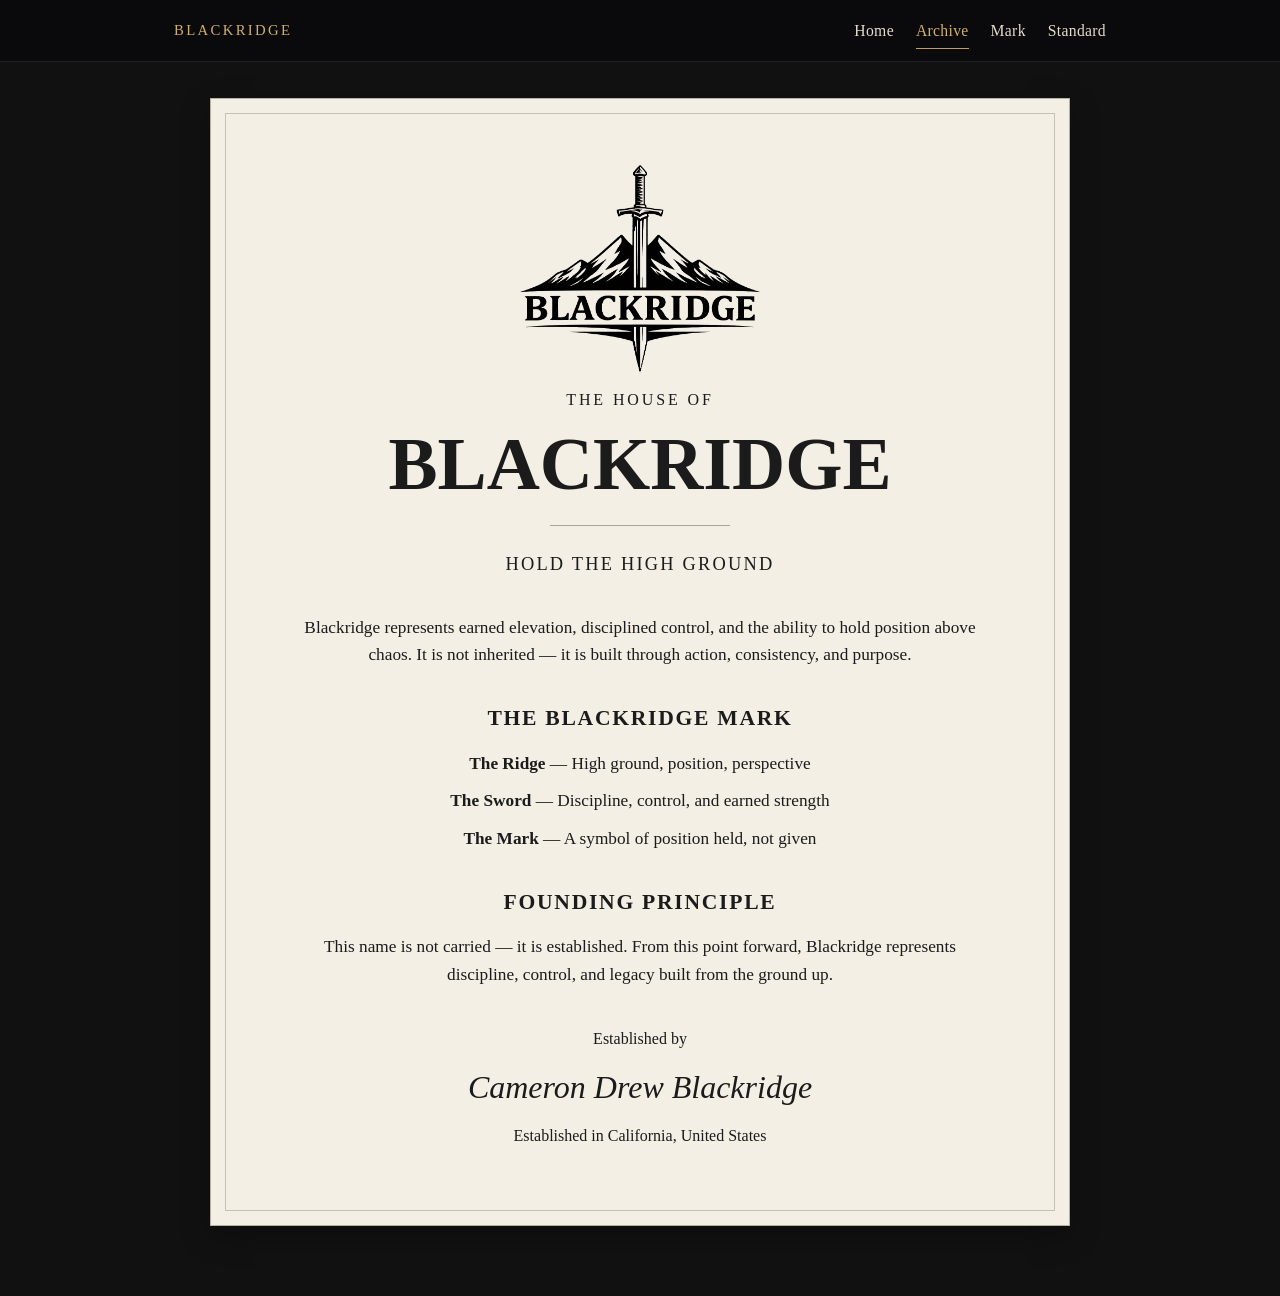
==== founding.html @ d664c80a "Add files via upload Improve premium nav and active states" ====
<!doctype html>
<html lang="en">
<head>
  <meta charset="utf-8">
  <meta name="viewport" content="width=device-width, initial-scale=1">
  <title>Archive | The House of Blackridge</title>
  <meta name="description" content="The founding record of the House of Blackridge.">
  <link rel="stylesheet" href="style.css">
</head>
<body class="paper-page">
  <header class="site-header">
    <nav class="nav">
      <div class="brand"><a href="index.html">BLACKRIDGE</a></div>
      <div class="nav-links">
        <a href="index.html">Home</a>
        <a href="founding.html" class="active">Archive</a>
        <a href="mark.html">Mark</a>
        <a href="standard.html">Standard</a>
      </div>
    </nav>
  </header>

  <main class="paper-wrap">
    <article class="paper">
      <img src="blackridge-mark.png" alt="Blackridge Mark" class="site-mark paper-top-mark">
      <p class="paper-eyebrow">THE HOUSE OF</p>
      <h1 class="paper-title">BLACKRIDGE</h1>
      <div class="divider"></div>
      <p class="paper-motto">HOLD THE HIGH GROUND</p>

      <section class="paper-section">
        <p>
          Blackridge represents earned elevation, disciplined control, and the ability
          to hold position above chaos. It is not inherited — it is built through action,
          consistency, and purpose.
        </p>
      </section>

      <section class="paper-section">
        <h2>THE BLACKRIDGE MARK</h2>
        <p><strong>The Ridge</strong> — High ground, position, perspective</p>
        <p><strong>The Sword</strong> — Discipline, control, and earned strength</p>
        <p><strong>The Mark</strong> — A symbol of position held, not given</p>
      </section>

      <section class="paper-section">
        <h2>FOUNDING PRINCIPLE</h2>
        <p>
          This name is not carried — it is established.
          From this point forward, Blackridge represents discipline, control,
          and legacy built from the ground up.
        </p>
      </section>

      <section class="paper-signoff">
        <p class="small">Established by</p>
        <p class="script">Cameron Drew Blackridge</p>
        <p class="small">Established in California, United States</p>
      </section>
    </article>
  </main>
</body>
</html>
---- style.css ----
:root {
  --bg: #0f0f10;
  --text: #e9e3d5;
  --muted: #b7ae9a;
  --line: #353536;
  --accent: #d1b06b;
  --paper: #f3efe5;
  --ink: #1b1b1b;
  --paper-line: #b7b0a2;
}
* { box-sizing: border-box; }
html, body {
  margin: 0;
  padding: 0;
  font-family: Georgia, "Times New Roman", serif;
  line-height: 1.6;
}
body {
  background: var(--bg);
  color: var(--text);
}
a { color: inherit; text-decoration: none; }
a:hover { color: var(--accent); }

.site-header {
  border-bottom: 1px solid rgba(255,255,255,.10);
  position: sticky;
  top: 0;
  backdrop-filter: blur(10px);
  background: rgba(10,10,12,.94);
  z-index: 10;
}
.nav {
  max-width: 980px;
  margin: 0 auto;
  padding: 18px 24px;
  display: flex;
  justify-content: space-between;
  align-items: center;
  gap: 20px;
}
.brand {
  letter-spacing: .16em;
  font-size: .92rem;
  color: var(--accent);
}
.brand a { color: var(--accent); }

.nav-links {
  display: flex;
  gap: 22px;
  flex-wrap: wrap;
  font-size: .98rem;
  align-items: center;
}
.nav-links a {
  color: #eee7da;
  opacity: 0.95;
  letter-spacing: .02em;
  transition: color .25s ease, opacity .25s ease, transform .25s ease;
}
.nav-links a:hover {
  color: var(--accent);
  opacity: 1;
  transform: translateY(-1px);
}
.nav-links a.active {
  color: var(--accent);
  opacity: 1;
  position: relative;
}
.nav-links a.active::after {
  content: "";
  position: absolute;
  left: 0;
  right: 0;
  bottom: -6px;
  height: 1px;
  background: var(--accent);
  opacity: .9;
}

main {
  max-width: 1040px;
  margin: 0 auto;
  padding: 32px 24px 80px;
}

/* Shared mark */
.site-mark {
  display: block;
  margin-left: auto;
  margin-right: auto;
  height: auto;
  background: transparent;
}

/* Home */
.luxury-home {
  background: linear-gradient(180deg, #0f0f10 0%, #121214 100%);
}
.home-hero {
  min-height: 82vh;
  display: grid;
  place-items: center;
  text-align: center;
  border-bottom: 1px solid var(--line);
  padding: 56px 0 70px;
}
.home-mark,
.hero-kicker,
.home-hero h1,
.hero-sub,
.hero-motto,
.hero-actions {
  opacity: 0;
  transform: translateY(10px);
  animation: fadeRise 0.9s ease forwards;
}
.home-mark {
  width: min(270px, 64vw);
  margin-bottom: 22px;
  animation-delay: 0.05s;
}
.hero-kicker { animation-delay: 0.18s; }
.home-hero h1 { animation-delay: 0.30s; }
.hero-sub { animation-delay: 0.42s; }
.hero-motto { animation-delay: 0.54s; }
.hero-actions { animation-delay: 0.66s; }

@keyframes fadeRise {
  to { opacity: 1; transform: translateY(0); }
}

.home-hero h1 {
  margin: 12px 0 10px;
  font-size: clamp(2.6rem, 8vw, 5.5rem);
  line-height: 1;
  letter-spacing: .05em;
  font-weight: 600;
}
.hero-kicker {
  margin: 0;
  color: var(--muted);
  letter-spacing: .22em;
  font-size: .85rem;
}
.hero-sub {
  margin: 0;
  color: var(--muted);
  font-size: 1.08rem;
}
.hero-motto {
  margin: 18px 0 0;
  letter-spacing: .18em;
  font-size: .95rem;
  color: var(--accent);
}
.hero-actions { margin-top: 24px; }
.btn {
  display: inline-block;
  border: 1px solid rgba(209,176,107,.45);
  padding: 14px 24px;
  border-radius: 999px;
  color: var(--text);
  letter-spacing: .02em;
  transition: border-color .25s ease, transform .25s ease, background-color .25s ease, box-shadow .25s ease;
}
.btn:hover {
  border-color: var(--accent);
  transform: translateY(-1px);
  background: rgba(209,176,107,.04);
  box-shadow: 0 0 0 1px rgba(209,176,107,.10), 0 10px 24px rgba(0,0,0,.18);
}
.site-footer {
  padding: 28px 24px 48px;
  text-align: center;
  color: var(--muted);
  letter-spacing: .06em;
}

/* Archive pages */
.paper-page {
  background: #111;
  color: var(--ink);
}
.paper-wrap {
  max-width: 900px;
  padding: 36px 20px 70px;
}
.paper {
  background: var(--paper);
  color: var(--ink);
  border: 1px solid var(--paper-line);
  box-shadow: 0 10px 28px rgba(0,0,0,.28);
  padding: 60px 70px 70px;
  text-align: center;
  position: relative;
}
.paper:before {
  content: "";
  position: absolute;
  inset: 14px;
  border: 1px solid rgba(27,27,27,.22);
  pointer-events: none;
}
.paper-top-mark {
  width: min(240px, 58vw);
  margin-top: 6px;
  margin-bottom: 14px;
}
.mark-page-mark {
  width: min(320px, 70vw);
  margin-top: 6px;
  margin-bottom: 18px;
}
.small-mark {
  width: min(200px, 50vw);
}
.paper-eyebrow {
  margin: 0;
  letter-spacing: .18em;
  font-size: 1rem;
}
.paper-title {
  color: var(--ink);
  margin: 12px 0 12px;
  font-size: clamp(2.2rem, 7vw, 4.6rem);
  line-height: 1.1;
}
.paper-title.smaller {
  font-size: clamp(1.8rem, 5.2vw, 3.2rem);
}
.divider {
  width: 180px;
  height: 1px;
  background: rgba(27,27,27,.35);
  margin: 20px auto 24px;
}
.paper-motto {
  margin: 0 0 34px;
  letter-spacing: .12em;
  font-size: 1.15rem;
}
.paper-section {
  max-width: 700px;
  margin: 0 auto 32px;
}
.paper-section h2 {
  font-size: 1.35rem;
  margin-bottom: 14px;
  letter-spacing: .08em;
}
.paper-section p {
  margin: 10px 0;
  font-size: 1.08rem;
}
.paper-signoff {
  margin-top: 38px;
}
.paper-signoff .small {
  margin: 6px 0;
  font-size: 1rem;
}
.script {
  font-size: 2rem;
  font-style: italic;
  margin: 10px 0;
}
.lefted {
  text-align: left;
  max-width: 720px;
}
.standard-list {
  margin: 0;
  padding-left: 20px;
}
.standard-list li {
  margin: 10px 0;
  font-size: 1.08rem;
}

@media (max-width: 700px) {
  .nav {
    align-items: flex-start;
    flex-direction: column;
    gap: 12px;
  }
  .nav-links { gap: 16px; }
  main { padding: 20px 16px 56px; }

  .home-mark {
    width: 64vw;
    max-width: 270px;
  }

  .paper-wrap {
    padding: 20px 10px 44px;
  }
  .paper {
    padding: 32px 18px 36px;
  }
  .paper:before {
    inset: 8px;
  }
  .paper-top-mark {
    width: 58vw;
    max-width: 190px;
  }
  .mark-page-mark {
    width: 72vw;
    max-width: 240px;
  }
  .small-mark {
    width: 44vw;
    max-width: 150px;
  }
  .paper-title {
    font-size: clamp(1.9rem, 8vw, 2.6rem);
  }
  .paper-title.smaller {
    font-size: clamp(1.45rem, 6.5vw, 2.1rem);
  }
  .paper-eyebrow,
  .paper-motto,
  .paper-section h2 {
    font-size: .95rem;
  }
  .paper-section p,
  .standard-list li {
    font-size: .98rem;
  }
  .script {
    font-size: 1.45rem;
  }
}
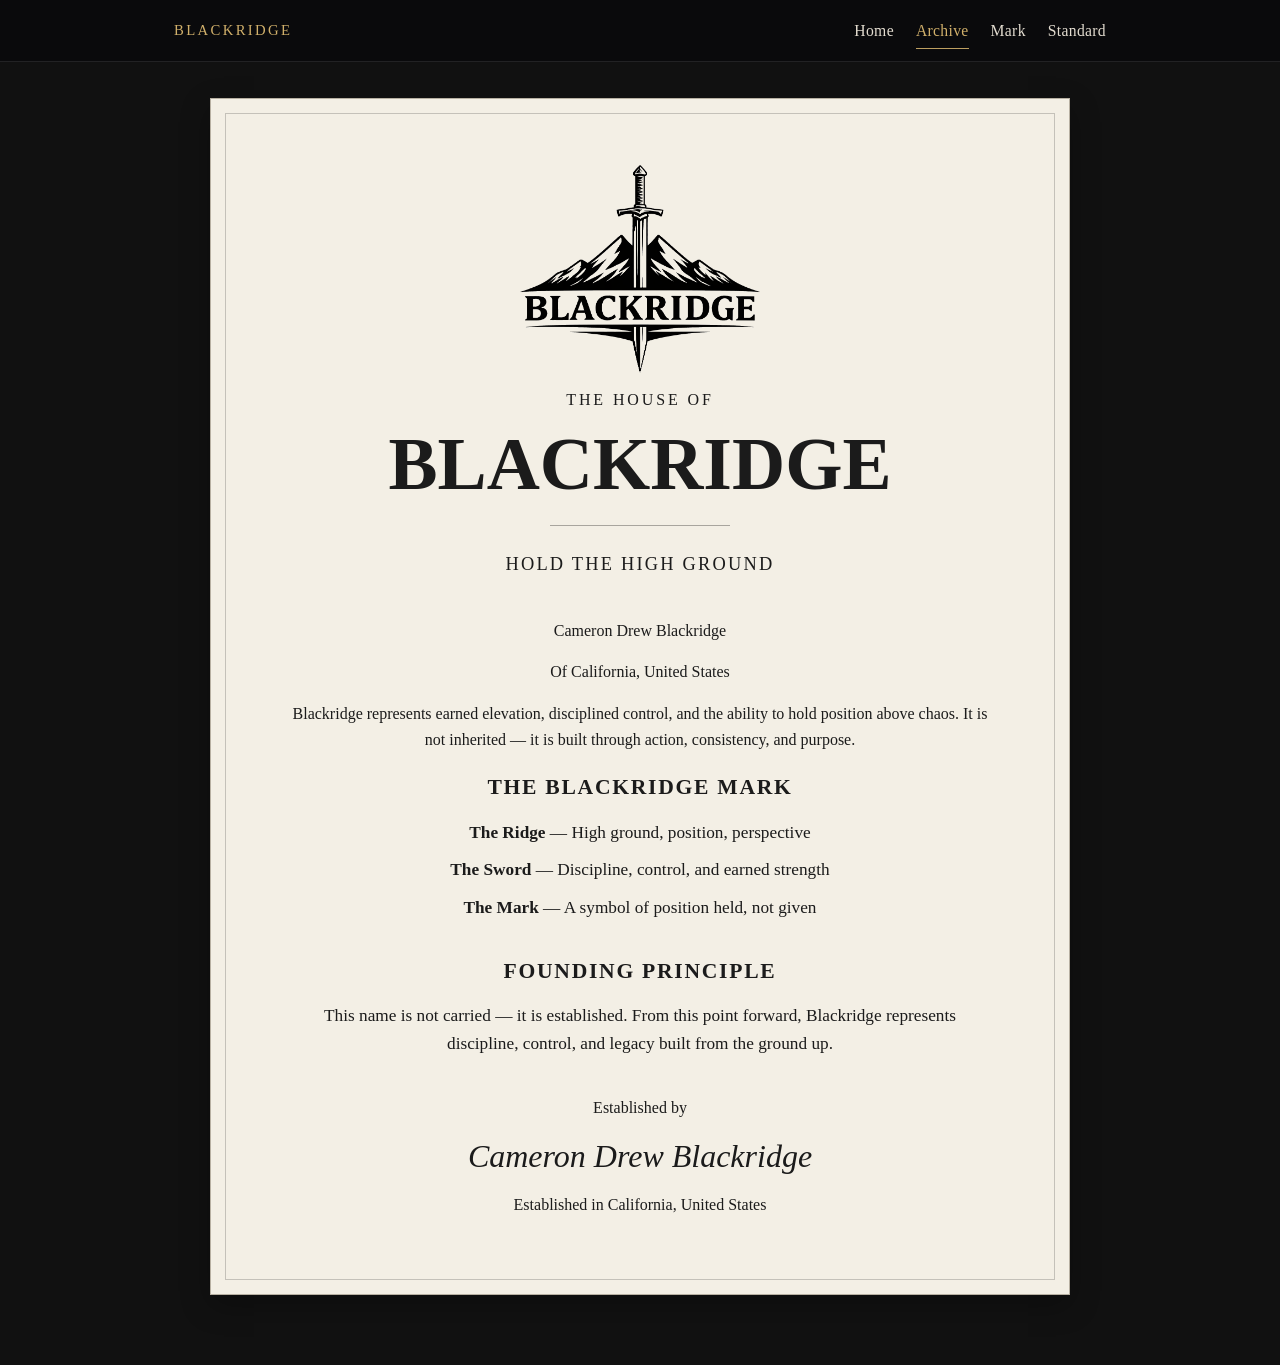
==== commit e44469f5: "Update founding.html" ====
--- a/founding.html
+++ b/founding.html
@@ -5,6 +5,9 @@
   <meta name="viewport" content="width=device-width, initial-scale=1">
   <title>Archive | The House of Blackridge</title>
   <meta name="description" content="The founding record of the House of Blackridge.">
+  <link rel="icon" type="image/png" sizes="512x512" href="/favicon.png">
+  <link rel="icon" type="image/x-icon" href="/favicon.ico">
+  <link rel="apple-touch-icon" href="/apple-touch-icon.png">
   <link rel="stylesheet" href="style.css">
 </head>
 <body class="paper-page">
@@ -28,7 +31,16 @@
       <div class="divider"></div>
       <p class="paper-motto">HOLD THE HIGH GROUND</p>
 
-      <section class="paper-section">
+      <section class="paper-signoff">
+
+  <div class="signature-divider"></div>
+
+  <div class="signature-block">
+    <p class="signature-name">Cameron Drew Blackridge</p>
+    <p class="signature-origin">Of California, United States</p>
+  </div>
+
+</section>
         <p>
           Blackridge represents earned elevation, disciplined control, and the ability
           to hold position above chaos. It is not inherited — it is built through action,
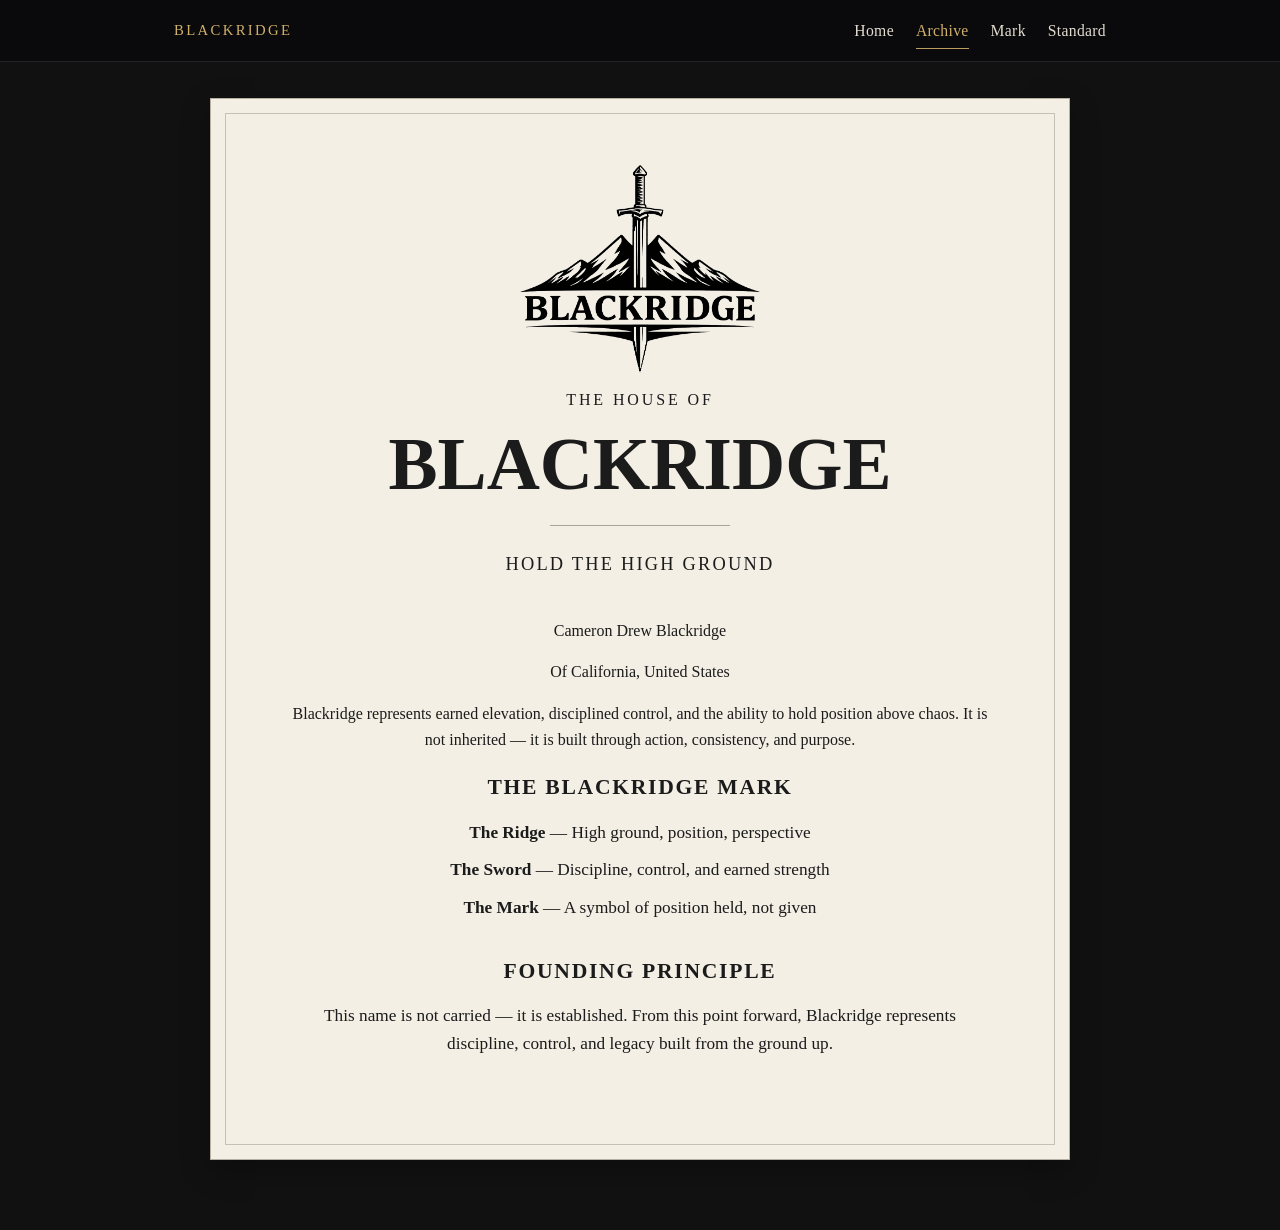
==== commit c020942d: "Update founding.html" ====
--- a/founding.html
+++ b/founding.html
@@ -64,10 +64,7 @@
         </p>
       </section>
 
-      <section class="paper-signoff">
-        <p class="small">Established by</p>
-        <p class="script">Cameron Drew Blackridge</p>
-        <p class="small">Established in California, United States</p>
+      
       </section>
     </article>
   </main>
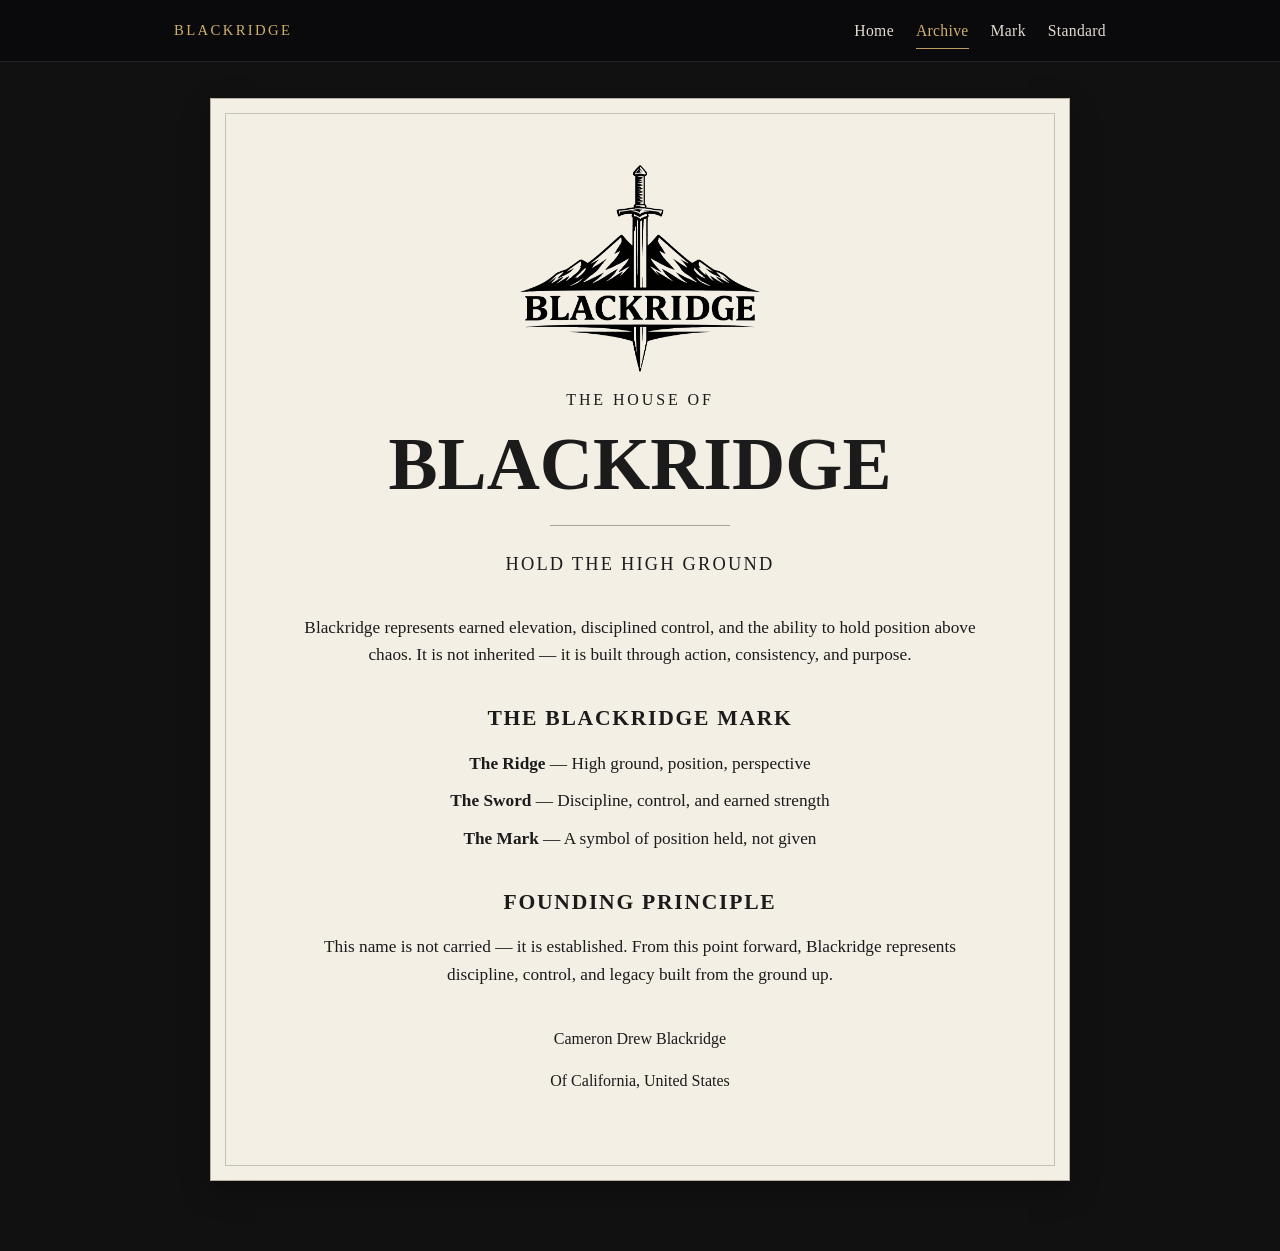
==== commit ad9fb47f: "Add files via upload" ====
--- a/founding.html
+++ b/founding.html
@@ -1,72 +1,71 @@
-<!doctype html>
+<!DOCTYPE html>
 <html lang="en">
 <head>
-  <meta charset="utf-8">
-  <meta name="viewport" content="width=device-width, initial-scale=1">
+  <meta charset="UTF-8">
+  <meta name="viewport" content="width=device-width, initial-scale=1.0">
   <title>Archive | The House of Blackridge</title>
-  <meta name="description" content="The founding record of the House of Blackridge.">
+  <meta name="description" content="The founding declaration of the House of Blackridge.">
   <link rel="icon" type="image/png" sizes="512x512" href="/favicon.png">
   <link rel="icon" type="image/x-icon" href="/favicon.ico">
   <link rel="apple-touch-icon" href="/apple-touch-icon.png">
   <link rel="stylesheet" href="style.css">
 </head>
 <body class="paper-page">
-  <header class="site-header">
-    <nav class="nav">
-      <div class="brand"><a href="index.html">BLACKRIDGE</a></div>
-      <div class="nav-links">
-        <a href="index.html">Home</a>
-        <a href="founding.html" class="active">Archive</a>
-        <a href="mark.html">Mark</a>
-        <a href="standard.html">Standard</a>
+
+<header class="site-header">
+  <nav class="nav">
+    <div class="brand"><a href="index.html">BLACKRIDGE</a></div>
+    <div class="nav-links">
+      <a href="index.html">Home</a>
+      <a href="founding.html" class="active">Archive</a>
+      <a href="mark.html">Mark</a>
+      <a href="standard.html">Standard</a>
+    </div>
+  </nav>
+</header>
+
+<main class="paper-wrap">
+  <article class="paper">
+    <img src="blackridge-mark.png" alt="Blackridge Mark" class="site-mark paper-top-mark">
+
+    <p class="paper-eyebrow">THE HOUSE OF</p>
+    <h1 class="paper-title">BLACKRIDGE</h1>
+    <div class="divider"></div>
+    <p class="paper-motto">HOLD THE HIGH GROUND</p>
+
+    <section class="paper-section">
+      <p>
+        Blackridge represents earned elevation, disciplined control, and the ability
+        to hold position above chaos. It is not inherited — it is built through action,
+        consistency, and purpose.
+      </p>
+    </section>
+
+    <section class="paper-section">
+      <h2>THE BLACKRIDGE MARK</h2>
+      <p><strong>The Ridge</strong> — High ground, position, perspective</p>
+      <p><strong>The Sword</strong> — Discipline, control, and earned strength</p>
+      <p><strong>The Mark</strong> — A symbol of position held, not given</p>
+    </section>
+
+    <section class="paper-section">
+      <h2>FOUNDING PRINCIPLE</h2>
+      <p>
+        This name is not carried — it is established.
+        From this point forward, Blackridge represents discipline,
+        control, and legacy built from the ground up.
+      </p>
+    </section>
+
+    <section class="paper-signoff">
+      <div class="signature-divider"></div>
+      <div class="signature-block">
+        <p class="signature-name">Cameron Drew Blackridge</p>
+        <p class="signature-origin">Of California, United States</p>
       </div>
-    </nav>
-  </header>
+    </section>
+  </article>
+</main>
 
-  <main class="paper-wrap">
-    <article class="paper">
-      <img src="blackridge-mark.png" alt="Blackridge Mark" class="site-mark paper-top-mark">
-      <p class="paper-eyebrow">THE HOUSE OF</p>
-      <h1 class="paper-title">BLACKRIDGE</h1>
-      <div class="divider"></div>
-      <p class="paper-motto">HOLD THE HIGH GROUND</p>
-
-      <section class="paper-signoff">
-
-  <div class="signature-divider"></div>
-
-  <div class="signature-block">
-    <p class="signature-name">Cameron Drew Blackridge</p>
-    <p class="signature-origin">Of California, United States</p>
-  </div>
-
-</section>
-        <p>
-          Blackridge represents earned elevation, disciplined control, and the ability
-          to hold position above chaos. It is not inherited — it is built through action,
-          consistency, and purpose.
-        </p>
-      </section>
-
-      <section class="paper-section">
-        <h2>THE BLACKRIDGE MARK</h2>
-        <p><strong>The Ridge</strong> — High ground, position, perspective</p>
-        <p><strong>The Sword</strong> — Discipline, control, and earned strength</p>
-        <p><strong>The Mark</strong> — A symbol of position held, not given</p>
-      </section>
-
-      <section class="paper-section">
-        <h2>FOUNDING PRINCIPLE</h2>
-        <p>
-          This name is not carried — it is established.
-          From this point forward, Blackridge represents discipline, control,
-          and legacy built from the ground up.
-        </p>
-      </section>
-
-      
-      </section>
-    </article>
-  </main>
 </body>
 </html>
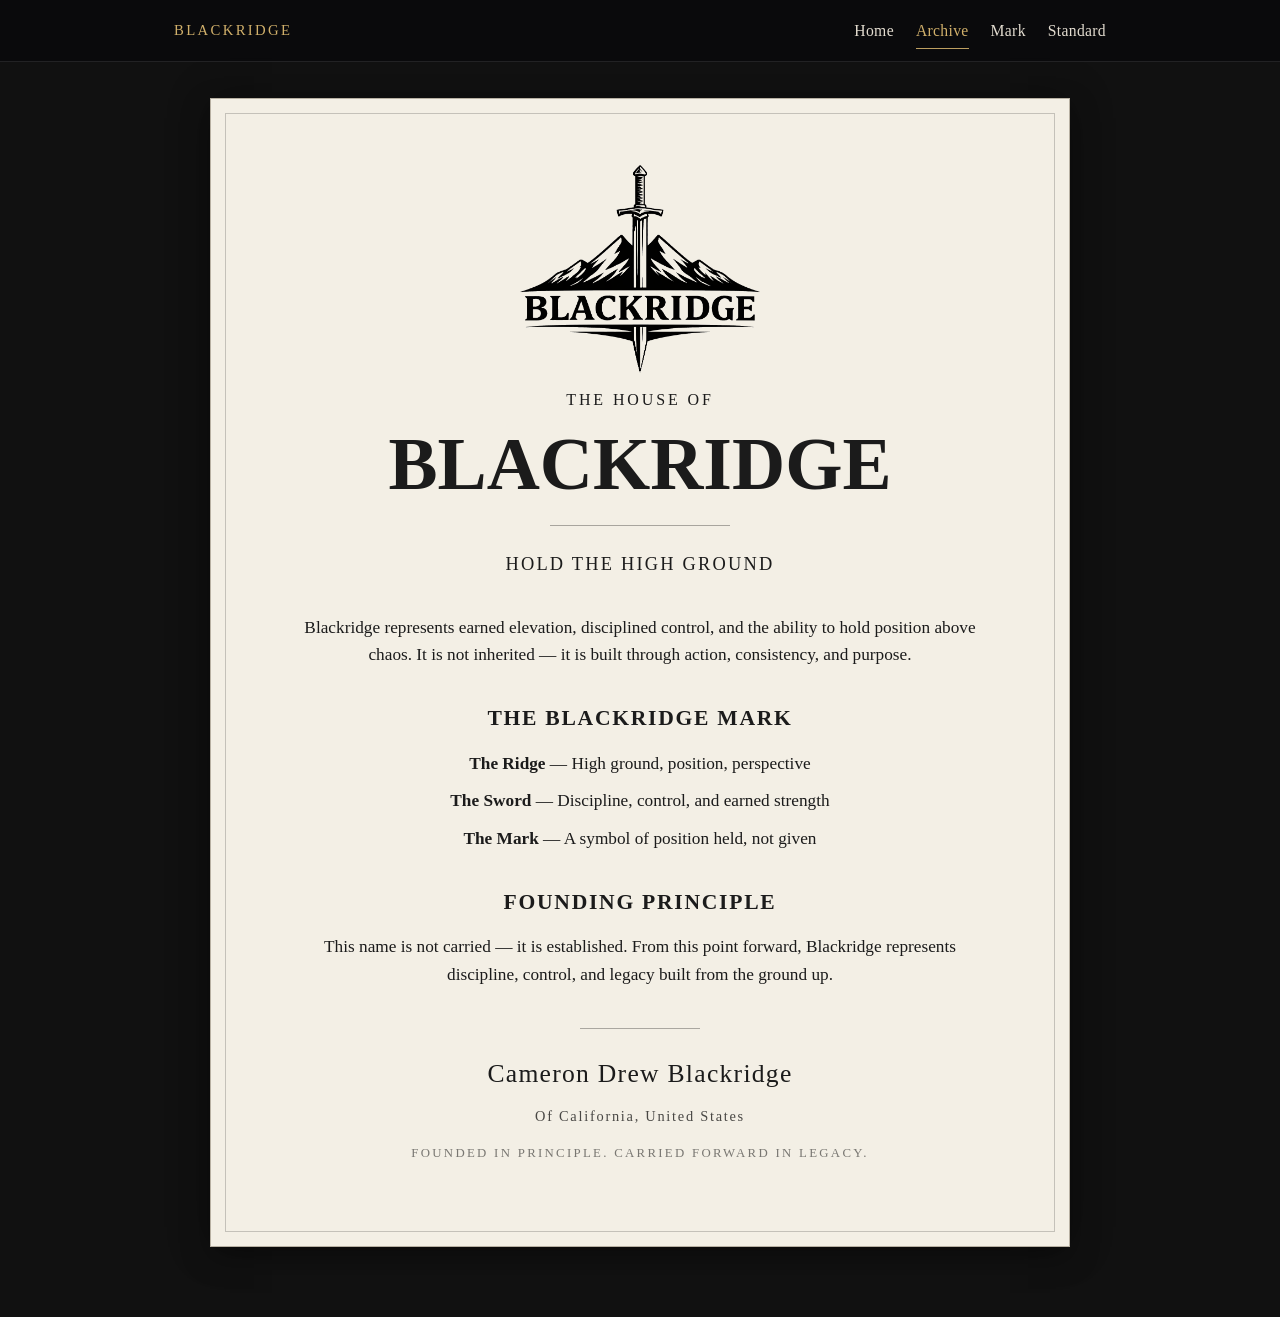
==== commit 6417d6e0: "Add files via upload Apply elite Blackridge site upgrade" ====
--- a/founding.html
+++ b/founding.html
@@ -5,13 +5,17 @@
   <meta name="viewport" content="width=device-width, initial-scale=1.0">
   <title>Archive | The House of Blackridge</title>
   <meta name="description" content="The founding declaration of the House of Blackridge.">
+  <meta property="og:title" content="Archive | The House of Blackridge">
+  <meta property="og:description" content="The founding declaration of the House of Blackridge.">
+  <meta property="og:image" content="https://blackridgefamily.com/blackridge-mark.png">
+  <meta property="og:type" content="website">
+  <meta property="og:url" content="https://blackridgefamily.com/founding.html">
   <link rel="icon" type="image/png" sizes="512x512" href="/favicon.png">
   <link rel="icon" type="image/x-icon" href="/favicon.ico">
   <link rel="apple-touch-icon" href="/apple-touch-icon.png">
   <link rel="stylesheet" href="style.css">
 </head>
 <body class="paper-page">
-
 <header class="site-header">
   <nav class="nav">
     <div class="brand"><a href="index.html">BLACKRIDGE</a></div>
@@ -62,10 +66,10 @@
       <div class="signature-block">
         <p class="signature-name">Cameron Drew Blackridge</p>
         <p class="signature-origin">Of California, United States</p>
+        <p class="signature-line">Founded in principle. Carried forward in legacy.</p>
       </div>
     </section>
   </article>
 </main>
-
 </body>
 </html>
--- a/style.css
+++ b/style.css
@@ -86,7 +86,6 @@
   padding: 32px 24px 80px;
 }
 
-/* Shared mark */
 .site-mark {
   display: block;
   margin-left: auto;
@@ -122,11 +121,11 @@
   margin-bottom: 22px;
   animation-delay: 0.05s;
 }
-.hero-kicker { animation-delay: 0.18s; }
-.home-hero h1 { animation-delay: 0.30s; }
-.hero-sub { animation-delay: 0.42s; }
-.hero-motto { animation-delay: 0.54s; }
-.hero-actions { animation-delay: 0.66s; }
+.hero-kicker { animation-delay: 0.30s; }
+.home-hero h1 { animation-delay: 0.42s; }
+.hero-sub { animation-delay: 0.54s; }
+.hero-motto { animation-delay: 0.66s; }
+.hero-actions { animation-delay: 0.78s; }
 
 @keyframes fadeRise {
   to { opacity: 1; transform: translateY(0); }
@@ -192,7 +191,7 @@
   background: var(--paper);
   color: var(--ink);
   border: 1px solid var(--paper-line);
-  box-shadow: 0 10px 28px rgba(0,0,0,.28);
+  box-shadow: 0 0 40px rgba(0,0,0,0.25), 0 10px 28px rgba(0,0,0,.28);
   padding: 60px 70px 70px;
   text-align: center;
   position: relative;
@@ -256,16 +255,8 @@
   font-size: 1.08rem;
 }
 .paper-signoff {
-  margin-top: 38px;
-}
-.paper-signoff .small {
-  margin: 6px 0;
-  font-size: 1rem;
-}
-.script {
-  font-size: 2rem;
-  font-style: italic;
-  margin: 10px 0;
+  margin-top: 40px;
+  text-align: center;
 }
 .lefted {
   text-align: left;
@@ -278,6 +269,35 @@
 .standard-list li {
   margin: 10px 0;
   font-size: 1.08rem;
+}
+
+/* Signature block */
+.signature-divider {
+  width: 120px;
+  height: 1px;
+  background: rgba(0,0,0,0.3);
+  margin: 30px auto 25px;
+}
+.signature-block {
+  text-align: center;
+}
+.signature-name {
+  font-size: 1.6rem;
+  letter-spacing: 0.05em;
+  margin: 0;
+}
+.signature-origin {
+  margin-top: 10px;
+  font-size: 0.9rem;
+  letter-spacing: 0.12em;
+  color: rgba(0,0,0,0.7);
+}
+.signature-line {
+  margin-top: 14px;
+  font-size: 0.8rem;
+  letter-spacing: 0.18em;
+  color: rgba(0,0,0,0.5);
+  text-transform: uppercase;
 }
 
 @media (max-width: 700px) {
@@ -330,7 +350,13 @@
   .standard-list li {
     font-size: .98rem;
   }
-  .script {
+  .signature-name {
     font-size: 1.45rem;
   }
-}
+  .signature-origin {
+    font-size: 0.82rem;
+  }
+  .signature-line {
+    font-size: 0.72rem;
+  }
+}
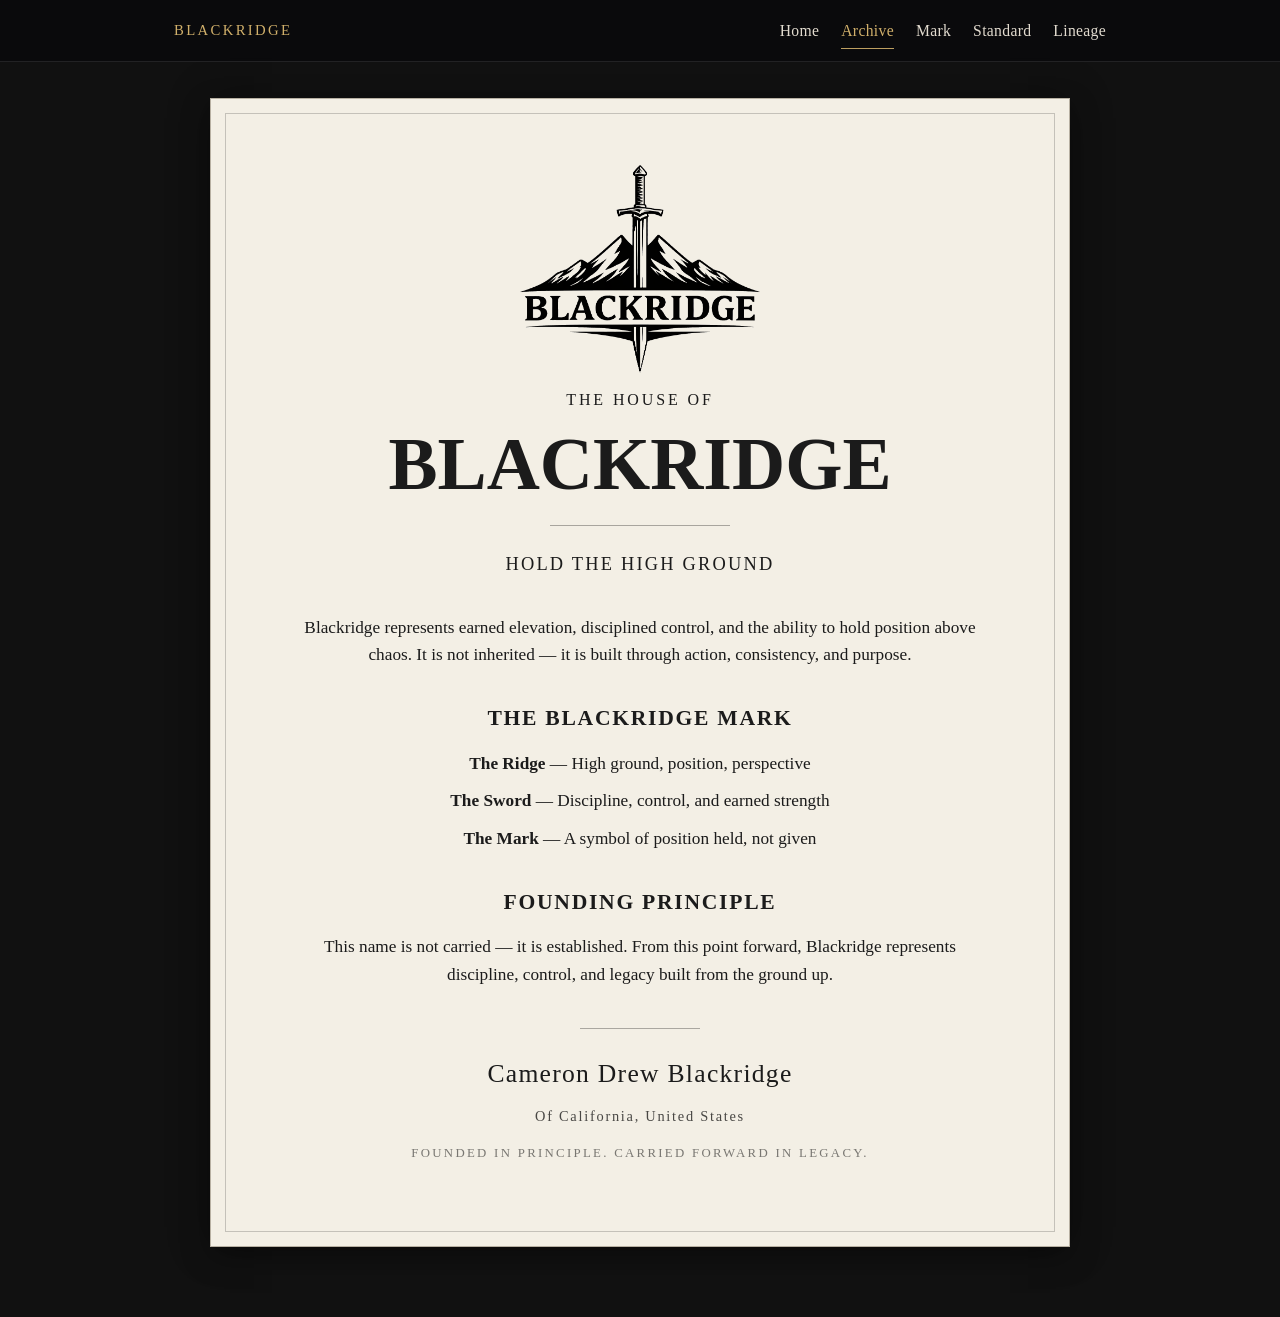
==== commit e6336f86: "Add files via upload Fix home nav and lineage title" ====
--- a/founding.html
+++ b/founding.html
@@ -18,12 +18,13 @@
 <body class="paper-page">
 <header class="site-header">
   <nav class="nav">
-    <div class="brand"><a href="index.html">BLACKRIDGE</a></div>
+    <div class="brand"><a href="/">BLACKRIDGE</a></div>
     <div class="nav-links">
-      <a href="index.html">Home</a>
-      <a href="founding.html" class="active">Archive</a>
-      <a href="mark.html">Mark</a>
-      <a href="standard.html">Standard</a>
+      <a href="/">Home</a>
+      <a href="/founding.html" class="active">Archive</a>
+      <a href="/mark.html">Mark</a>
+      <a href="/standard.html">Standard</a>
+      <a href="/lineage.html">Lineage</a>
     </div>
   </nav>
 </header>
